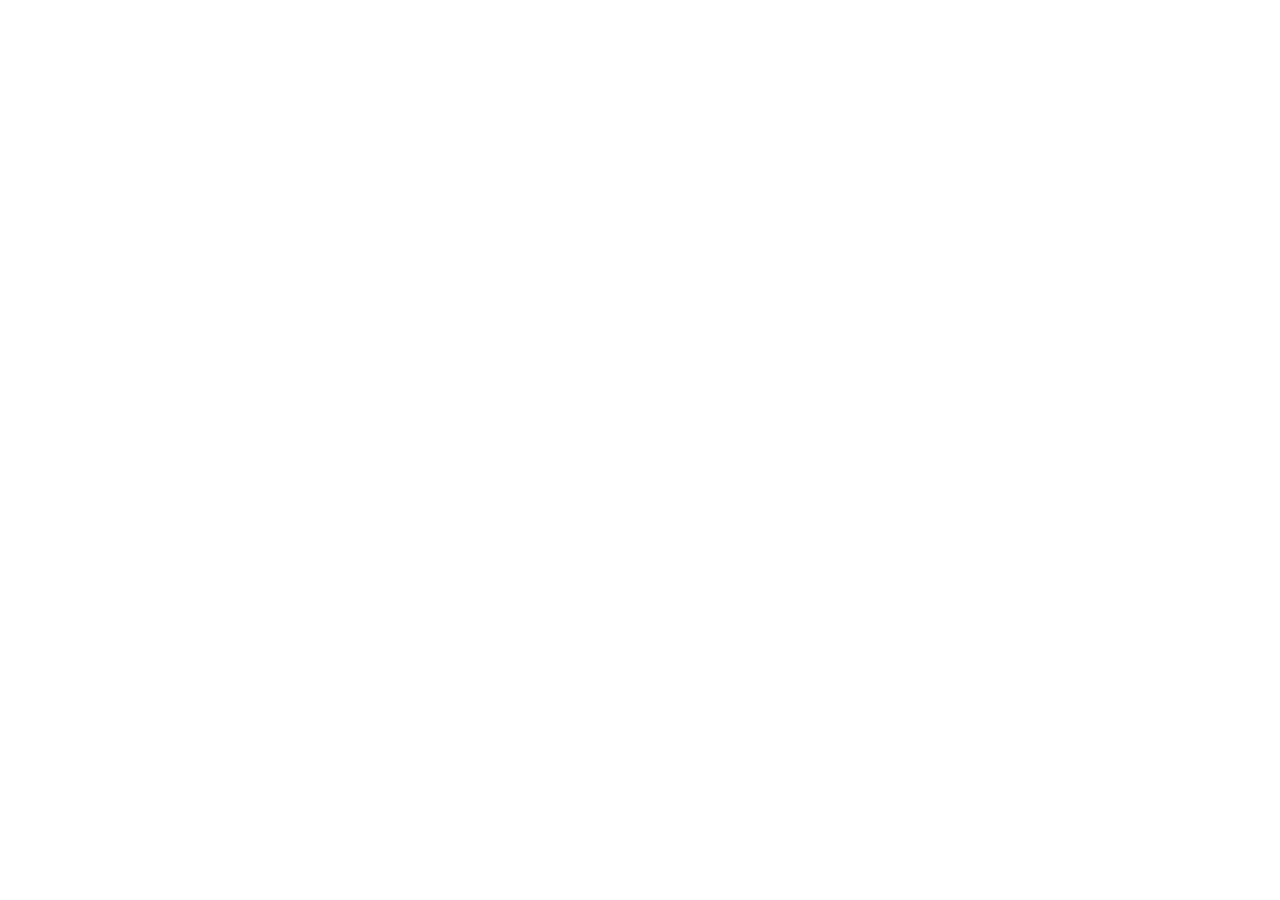
==== index.html @ 14655fde "chore: crear estructura inicial del proyecto" ====
<!DOCTYPE html>
<html lang="en">
<head>
    <meta charset="UTF-8">
    <meta name="viewport" content="width=device-width, initial-scale=1.0">
    <title>Surco - Discos y Café</title>
    <link rel="stylesheet" href="css/base.css">
</head>
<body>
    
</body>
</html>
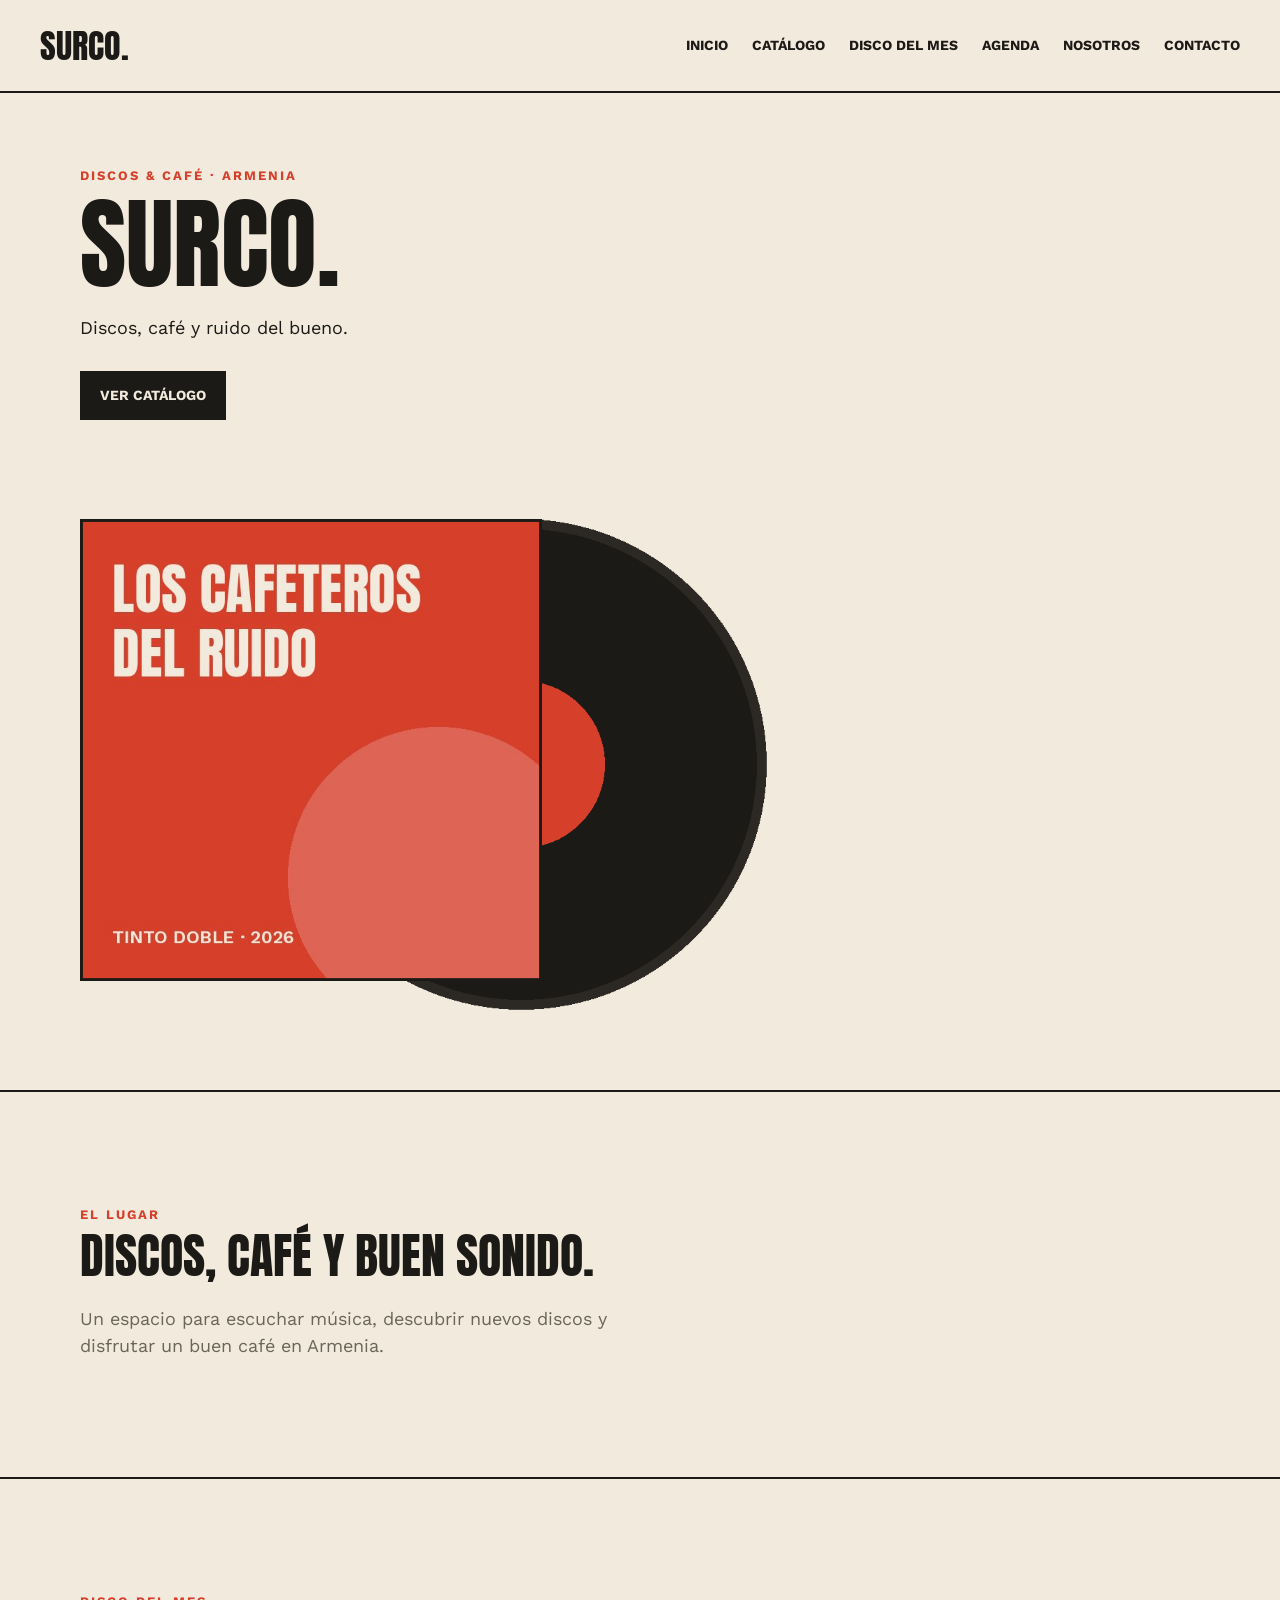
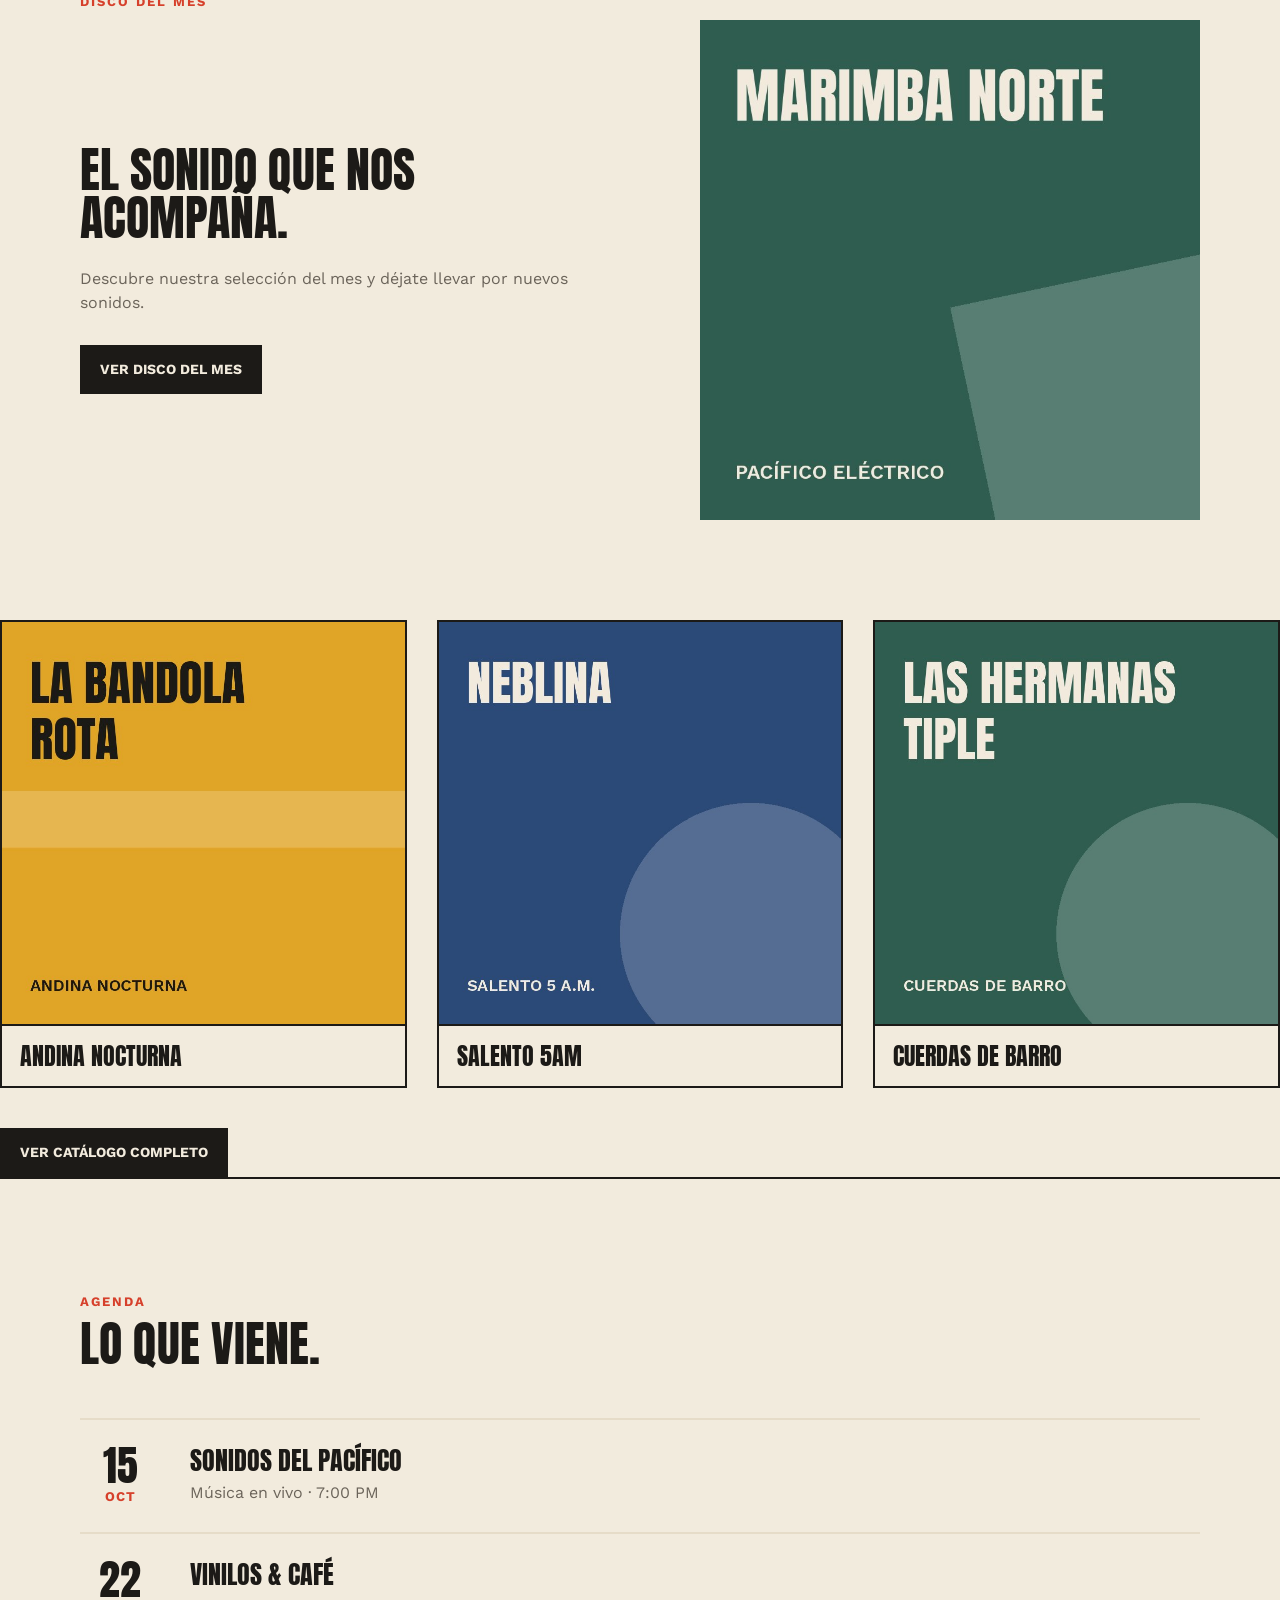
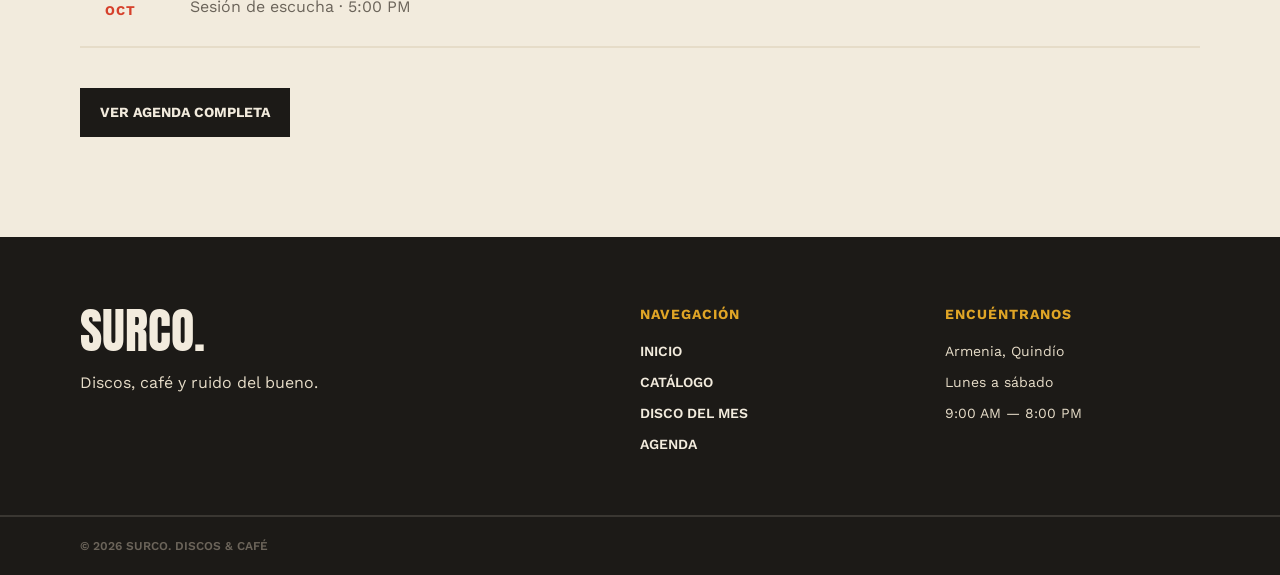
==== commit 45e3b029: ""feat: se agrega la sección de inicio con su respectivo estilo y se agregan imágenes para la sección" ====
--- a/index.html
+++ b/index.html
@@ -5,8 +5,152 @@
     <meta name="viewport" content="width=device-width, initial-scale=1.0">
     <title>Surco - Discos y Café</title>
     <link rel="stylesheet" href="css/base.css">
+    <link rel="stylesheet" href="css/inicio.css">
 </head>
 <body>
-    
+  <header class="site-header">
+    <a href="index.html" class="logo">SURCO.</a>
+
+    <nav class="main-nav">
+        <a href="index.html">INICIO</a>
+        <a href="catalogo.html">CATÁLOGO</a>
+        <a href="disco.html">DISCO DEL MES</a>
+        <a href="agenda.html">AGENDA</a>
+        <a href="nosotros.html">NOSOTROS</a>
+        <a href="contacto.html">CONTACTO</a>
+    </nav>
+</header>
+<section class="hero">
+    <div class="container">
+        <p class="antetitulo">DISCOS & CAFÉ · ARMENIA</p>
+
+        <h1>SURCO.</h1>
+
+        <p class="hero-text">
+            Discos, café y ruido del bueno.
+        </p>
+
+        <a href="catalogo.html" class="btn">VER CATÁLOGO</a>
+        <img src="imagenes/hero.png" alt="Surco Discos y Café" class="hero-image">
+    </div>
+</section>
+<section class="intro">
+    <div class="container">
+        <p class="antetitulo">EL LUGAR</p>
+
+        <h2>DISCOS, CAFÉ Y BUEN SONIDO.</h2>
+
+        <p>
+            Un espacio para escuchar música, descubrir nuevos discos
+            y disfrutar un buen café en Armenia.
+        </p>
+    </div>
+</section>
+<section class="featured">
+    <div class="container">
+        <p class="antetitulo">DISCO DEL MES</p>
+
+        <div class="featured-content">
+            <div>
+                <h2>EL SONIDO QUE NOS ACOMPAÑA.</h2>
+
+                <p>
+                    Descubre nuestra selección del mes y déjate llevar
+                    por nuevos sonidos.
+                </p>
+
+                <a href="disco.html" class="btn">VER DISCO DEL MES</a>
+            </div>
+
+            <img src="imagenes/pacifico-electrico.jpg" alt="Disco del mes">
+        </div>
+    </div>
+</section>
+ <div class="catalog-grid">
+            <article class="album-card">
+                <img src="imagenes/andina-nocturna.jpg" alt="Andina Nocturna">
+                <h3>ANDINA NOCTURNA</h3>
+            </article>
+
+            <article class="album-card">
+                <img src="imagenes/salento-5am.jpg" alt="Salento 5AM">
+                <h3>SALENTO 5AM</h3>
+            </article>
+
+            <article class="album-card">
+                <img src="imagenes/cuerdas-de-barro.jpg" alt="Cuerdas de Barro">
+                <h3>CUERDAS DE BARRO</h3>
+            </article>
+        </div>
+
+        <a href="catalogo.html" class="btn">VER CATÁLOGO COMPLETO</a>
+    </div>
+</section>
+<section class="agenda-preview">
+    <div class="container">
+        <p class="antetitulo">AGENDA</p>
+
+        <h2>LO QUE VIENE.</h2>
+
+        <div class="event-list">
+            <article class="event-item">
+                <div class="event-date">
+                    <span>15</span>
+                    <small>OCT</small>
+                </div>
+
+                <div class="event-info">
+                    <h3>SONIDOS DEL PACÍFICO</h3>
+                    <p>Música en vivo · 7:00 PM</p>
+                </div>
+            </article>
+
+            <article class="event-item">
+                <div class="event-date">
+                    <span>22</span>
+                    <small>OCT</small>
+                </div>
+
+                <div class="event-info">
+                    <h3>VINILOS & CAFÉ</h3>
+                    <p>Sesión de escucha · 5:00 PM</p>
+                </div>
+            </article>
+        </div>
+
+        <a href="agenda.html" class="btn">VER AGENDA COMPLETA</a>
+    </div>
+</section>
+<footer class="site-footer">
+    <div class="container footer-grid">
+
+        <div class="footer-brand">
+            <h2>SURCO.</h2>
+            <p>Discos, café y ruido del bueno.</p>
+        </div>
+
+        <div class="footer-column">
+            <h3>NAVEGACIÓN</h3>
+            <a href="index.html">INICIO</a>
+            <a href="catalogo.html">CATÁLOGO</a>
+            <a href="disco.html">DISCO DEL MES</a>
+            <a href="agenda.html">AGENDA</a>
+        </div>
+
+        <div class="footer-column">
+            <h3>ENCUÉNTRANOS</h3>
+            <p>Armenia, Quindío</p>
+            <p>Lunes a sábado</p>
+            <p>9:00 AM — 8:00 PM</p>
+        </div>
+
+    </div>
+
+    <div class="footer-bottom">
+        <div class="container">
+            <p>© 2026 SURCO. DISCOS & CAFÉ</p>
+        </div>
+    </div>
+</footer>
 </body>
 </html>
--- a/css/base.css
+++ b/css/base.css
@@ -0,0 +1,227 @@
+@import url('https://fonts.googleapis.com/css2?family=Anton&family=Work+Sans:wght@400;600;700&display=swap');
+
+:root {
+    --papel: #f2ebdd;
+    --papel-oscuro: #e6dcc8;
+    --tinta: #1c1a17;
+    --gris: #6b645a;
+    --rojo: #d6402b;
+    --mostaza: #e0a526;
+}
+
+* {
+    box-sizing: border-box;
+}
+
+html {
+    scroll-behavior: smooth;
+}
+
+body {
+    margin: 0;
+    background-color: var(--papel);
+    color: var(--tinta);
+    font-family: 'Work Sans', sans-serif;
+    font-size: 16px;
+    line-height: 1.5;
+}
+
+img {
+    max-width: 100%;
+    display: block;
+}
+
+a {
+    color: inherit;
+    text-decoration: none;
+}
+
+h1,
+h2,
+h3 {
+    margin: 0;
+    font-family: 'Anton', sans-serif;
+    font-weight: 400;
+    text-transform: uppercase;
+    line-height: 1;
+}
+
+button,
+input,
+select,
+textarea {
+    font-family: 'Work Sans', sans-serif;
+}
+
+button {
+    cursor: pointer;
+}
+
+.container {
+    width: 100%;
+    max-width: 1200px;
+    margin: 0 auto;
+    padding: 0 20px;
+}
+
+.site-header {
+    display: flex;
+    align-items: center;
+    justify-content: space-between;
+    padding: 20px 40px;
+    border-bottom: 2px solid var(--tinta);
+}
+
+.logo {
+    font-family: 'Anton', sans-serif;
+    font-size: 34px;
+    text-transform: uppercase;
+}
+
+.main-nav {
+    display: flex;
+    gap: 24px;
+}
+
+.main-nav a {
+    font-size: 14px;
+    font-weight: 700;
+    text-transform: uppercase;
+}
+
+.main-nav a:hover {
+    color: var(--rojo);
+}
+
+.btn {
+    display: inline-block;
+    padding: 12px 18px;
+    border: 2px solid var(--tinta);
+    background-color: var(--tinta);
+    color: var(--papel);
+    font-size: 14px;
+    font-weight: 700;
+    text-transform: uppercase;
+}
+
+.btn:hover {
+    background-color: var(--rojo);
+    border-color: var(--rojo);
+}
+
+.antetitulo {
+    margin-bottom: 8px;
+    color: var(--rojo);
+    font-size: 13px;
+    font-weight: 700;
+    letter-spacing: 2px;
+    text-transform: uppercase;
+}
+
+@media (min-width: 601px) {
+    .container {
+        padding: 0 32px;
+    }
+}
+
+@media (min-width: 901px) {
+    .container {
+        padding: 0 40px;
+    }
+}
+
+@media (max-width: 600px) {
+    .site-header {
+        flex-direction: column;
+        align-items: flex-start;
+        gap: 15px;
+        padding: 20px;
+    }
+
+    .main-nav {
+        flex-wrap: wrap;
+        gap: 12px 18px;
+    }
+}
+
+.site-footer {
+    margin-top: 0;
+    padding-top: 70px;
+    background-color: var(--tinta);
+    color: var(--papel);
+}
+
+.footer-grid {
+    display: grid;
+    grid-template-columns: 2fr 1fr 1fr;
+    gap: 50px;
+    padding-bottom: 60px;
+}
+
+.footer-brand h2 {
+    margin-bottom: 15px;
+    font-size: 48px;
+}
+
+.footer-brand p {
+    max-width: 300px;
+    color: var(--papel-oscuro);
+}
+
+.footer-column {
+    display: flex;
+    flex-direction: column;
+    gap: 10px;
+}
+
+.footer-column h3 {
+    margin-bottom: 10px;
+    color: var(--mostaza);
+    font-family: 'Work Sans', sans-serif;
+    font-size: 14px;
+    font-weight: 700;
+    letter-spacing: 1px;
+}
+
+.footer-column a {
+    font-size: 14px;
+    font-weight: 600;
+}
+
+.footer-column a:hover {
+    color: var(--rojo);
+}
+
+.footer-column p {
+    margin: 0;
+    color: var(--papel-oscuro);
+    font-size: 14px;
+}
+
+.footer-bottom {
+    padding: 20px 0;
+    border-top: 2px solid #3a3732;
+}
+
+.footer-bottom p {
+    margin: 0;
+    color: var(--gris);
+    font-size: 12px;
+    font-weight: 600;
+}
+
+@media (max-width: 600px) {
+    .site-footer {
+        padding-top: 50px;
+    }
+
+    .footer-grid {
+        grid-template-columns: 1fr;
+        gap: 35px;
+        padding-bottom: 45px;
+    }
+
+    .footer-brand h2 {
+        font-size: 40px;
+    }
+}
--- a/css/inicio.css
+++ b/css/inicio.css
@@ -0,0 +1,249 @@
+.hero {
+    min-height: calc(100vh - 85px);
+    display: flex;
+    align-items: center;
+    padding: 60px 0;
+}
+
+.hero h1 {
+    font-size: 100px;
+    margin-bottom: 20px;
+}
+
+.hero-text {
+    max-width: 500px;
+    margin: 0 0 30px;
+    font-size: 18px;
+}
+
+@media (max-width: 600px) {
+    .hero {
+        min-height: calc(100vh - 180px);
+        padding: 40px 0;
+    }
+
+    .hero h1 {
+        font-size: 54px;
+    }
+
+    .hero-text {
+        font-size: 16px;
+    }
+}
+
+.hero-image {
+    width: 100%;
+    max-width: 700px;
+    margin-top: 50px;
+}
+
+.intro {
+    padding: 100px 0;
+    border-top: 2px solid var(--tinta);
+}
+
+.intro h2 {
+    max-width: 800px;
+    font-size: 48px;
+    margin-bottom: 25px;
+}
+
+.intro p:not(.antetitulo) {
+    max-width: 600px;
+    color: var(--gris);
+    font-size: 18px;
+}
+
+@media (max-width: 600px) {
+    .intro {
+        padding: 70px 0;
+    }
+
+    .intro h2 {
+        font-size: 38px;
+    }
+
+    .intro p:not(.antetitulo) {
+        font-size: 16px;
+    }
+}
+
+.featured {
+    padding: 100px 0;
+    border-top: 2px solid var(--tinta);
+}
+
+.featured-content {
+    display: grid;
+    grid-template-columns: 1fr 1fr;
+    gap: 60px;
+    align-items: center;
+}
+
+.featured-content h2 {
+    font-size: 48px;
+    margin-bottom: 25px;
+}
+
+.featured-content p:not(.antetitulo) {
+    max-width: 500px;
+    margin-bottom: 30px;
+    color: var(--gris);
+}
+
+.featured-content img {
+    width: 100%;
+    max-width: 500px;
+    justify-self: end;
+}
+
+@media (max-width: 600px) {
+    .featured {
+        padding: 70px 0;
+    }
+
+    .featured-content {
+        grid-template-columns: 1fr;
+        gap: 40px;
+    }
+
+    .featured-content h2 {
+        font-size: 38px;
+    }
+
+    .featured-content img {
+        max-width: 100%;
+    }
+}
+
+.catalog-preview {
+    padding: 100px 0;
+    border-top: 2px solid var(--tinta);
+}
+
+.catalog-preview h2 {
+    font-size: 48px;
+    margin-bottom: 50px;
+}
+
+.catalog-grid {
+    display: grid;
+    grid-template-columns: repeat(3, 1fr);
+    gap: 30px;
+    margin-bottom: 40px;
+}
+
+.album-card {
+    border: 2px solid var(--tinta);
+    background-color: var(--papel);
+}
+
+.album-card img {
+    width: 100%;
+    aspect-ratio: 1 / 1;
+    object-fit: cover;
+}
+
+.album-card h3 {
+    padding: 18px;
+    font-size: 24px;
+    border-top: 2px solid var(--tinta);
+}
+
+@media (max-width: 600px) {
+    .catalog-preview {
+        padding: 70px 0;
+    }
+
+    .catalog-preview h2 {
+        font-size: 38px;
+        margin-bottom: 35px;
+    }
+
+    .catalog-grid {
+        grid-template-columns: 1fr;
+        gap: 25px;
+    }
+}
+
+.agenda-preview {
+    padding: 100px 0;
+    border-top: 2px solid var(--tinta);
+}
+
+.agenda-preview h2 {
+    font-size: 48px;
+    margin-bottom: 50px;
+}
+
+.event-list {
+    margin-bottom: 40px;
+}
+
+.event-item {
+    display: flex;
+    align-items: center;
+    gap: 30px;
+    padding: 25px 0;
+    border-top: 2px solid var(--papel-oscuro);
+}
+
+.event-item:last-child {
+    border-bottom: 2px solid var(--papel-oscuro);
+}
+
+.event-date {
+    display: flex;
+    flex-direction: column;
+    align-items: center;
+    min-width: 80px;
+}
+
+.event-date span {
+    font-family: 'Anton', sans-serif;
+    font-size: 42px;
+    line-height: 1;
+}
+
+.event-date small {
+    color: var(--rojo);
+    font-weight: 700;
+    letter-spacing: 1px;
+}
+
+.event-info h3 {
+    font-size: 26px;
+    margin-bottom: 8px;
+}
+
+.event-info p {
+    margin: 0;
+    color: var(--gris);
+}
+
+@media (max-width: 600px) {
+    .agenda-preview {
+        padding: 70px 0;
+    }
+
+    .agenda-preview h2 {
+        font-size: 38px;
+        margin-bottom: 35px;
+    }
+
+    .event-item {
+        gap: 20px;
+    }
+
+    .event-date {
+        min-width: 60px;
+    }
+
+    .event-date span {
+        font-size: 34px;
+    }
+
+    .event-info h3 {
+        font-size: 21px;
+    }
+}
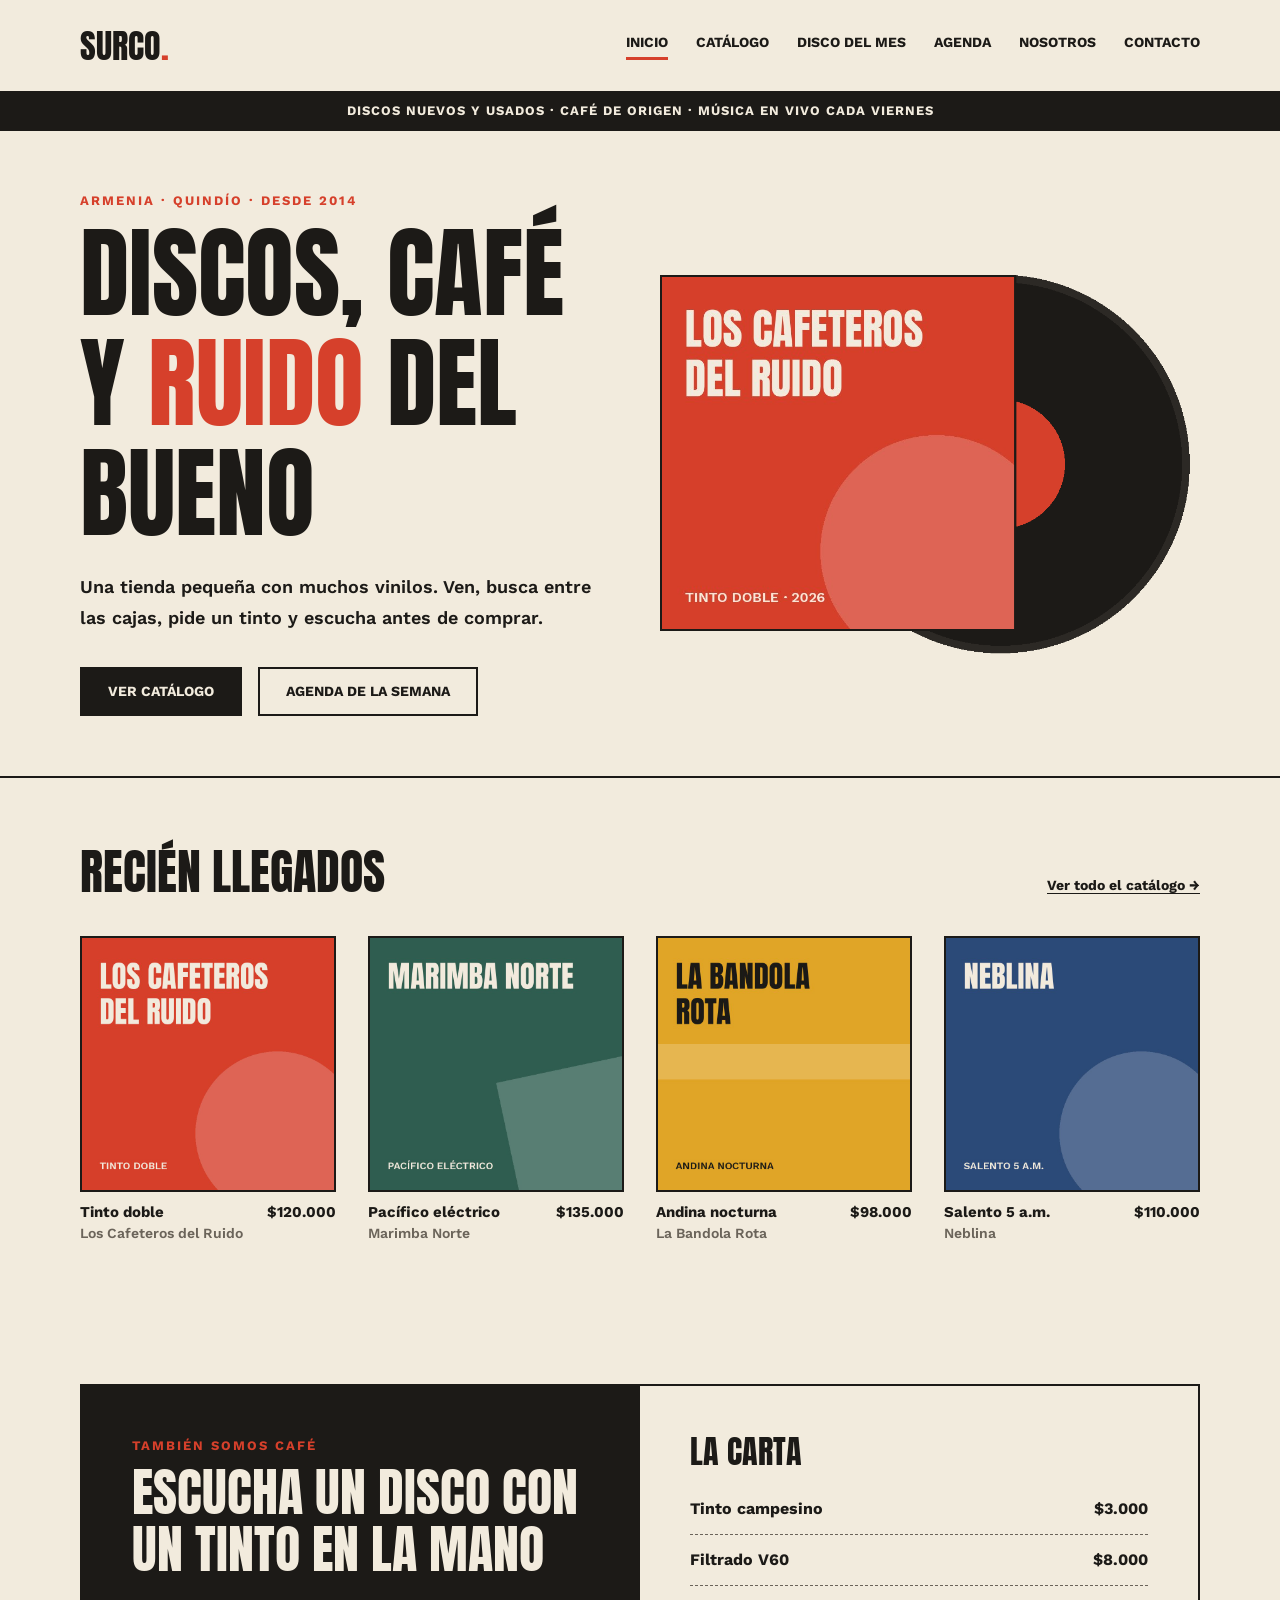
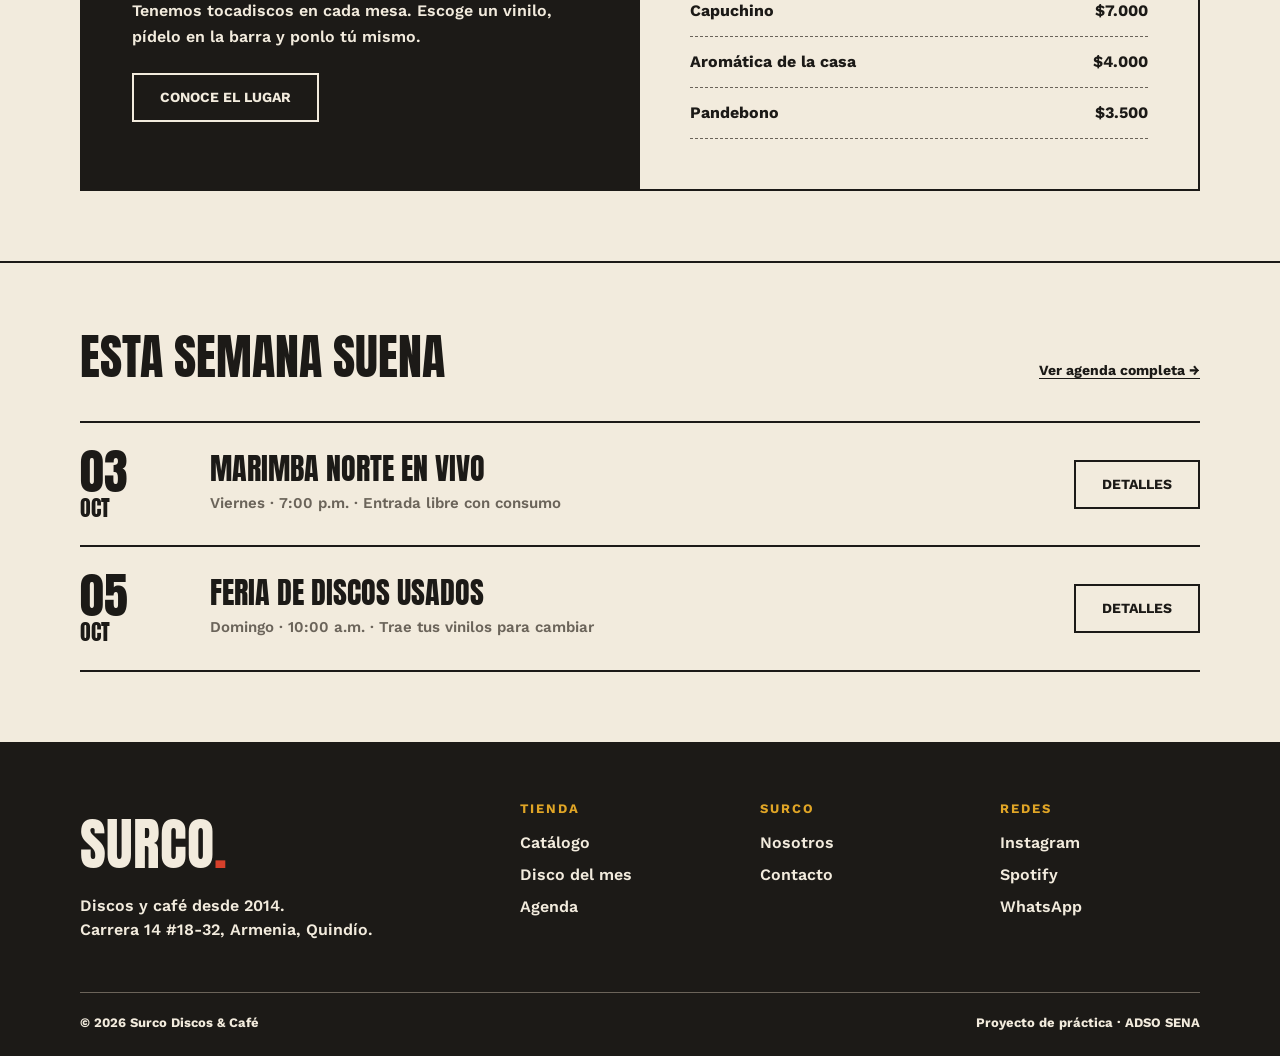
==== commit d9f6a2fa: ""fix: se arreglan errores en el css y el index.html y se agrega una imagen de tinto doble"" ====
--- a/index.html
+++ b/index.html
@@ -1,5 +1,5 @@
 <!DOCTYPE html>
-<html lang="en">
+<html lang="es">
 <head>
     <meta charset="UTF-8">
     <meta name="viewport" content="width=device-width, initial-scale=1.0">
@@ -8,149 +8,210 @@
     <link rel="stylesheet" href="css/inicio.css">
 </head>
 <body>
-  <header class="site-header">
-    <a href="index.html" class="logo">SURCO.</a>
-
-    <nav class="main-nav">
-        <a href="index.html">INICIO</a>
-        <a href="catalogo.html">CATÁLOGO</a>
-        <a href="disco.html">DISCO DEL MES</a>
-        <a href="agenda.html">AGENDA</a>
-        <a href="nosotros.html">NOSOTROS</a>
-        <a href="contacto.html">CONTACTO</a>
-    </nav>
+
+<!-- Encabezado -->
+<header class="site-header">
+    <div class="container header-inner">
+        <a href="index.html" class="logo">Surco<span>.</span></a>
+
+        <nav class="main-nav">
+            <a href="index.html" class="active">Inicio</a>
+            <a href="catalogo.html">Catálogo</a>
+            <a href="disco.html">Disco del mes</a>
+            <a href="agenda.html">Agenda</a>
+            <a href="nosotros.html">Nosotros</a>
+            <a href="contacto.html">Contacto</a>
+        </nav>
+    </div>
 </header>
-<section class="hero">
+
+<!-- Cinta (sin <p> dentro, para que no herede márgenes) -->
+<div class="cinta">Discos nuevos y usados · Café de origen · Música en vivo cada viernes</div>
+
+<main>
+
+    <!-- Hero -->
+    <section class="hero">
+        <div class="container hero-grid">
+            <div class="hero-content">
+                <p class="antetitulo">Armenia · Quindío · Desde 2014</p>
+
+                <h1>Discos, café y <span class="rojo">ruido</span> del bueno</h1>
+
+                <p class="hero-text">
+                    Una tienda pequeña con muchos vinilos. Ven, busca entre las cajas,
+                    pide un tinto y escucha antes de comprar.
+                </p>
+
+                <div class="hero-buttons">
+                    <a href="catalogo.html" class="btn">Ver catálogo</a>
+                    <a href="agenda.html" class="btn btn-outline">Agenda de la semana</a>
+                </div>
+            </div>
+
+            <img src="imagenes/hero.png" alt="Portada roja del disco Tinto doble, de Los Cafeteros del Ruido, con el vinilo asomando por detrás" class="hero-image">
+        </div>
+    </section>
+
+    <!-- Recién llegados -->
+    <section class="catalog-preview">
+        <div class="container">
+            <div class="section-head">
+                <h2>Recién llegados</h2>
+                <a href="catalogo.html" class="link-more">Ver todo el catálogo →</a>
+            </div>
+
+            <div class="catalog-grid">
+                <article class="album-card">
+                    <a href="catalogo.html">
+                        <img src="imagenes/tinto-doble.jpg" alt="Portada de Tinto doble, de Los Cafeteros del Ruido">
+                    </a>
+                    <div class="album-info">
+                        <h3>Tinto doble</h3>
+                        <p class="album-price">$120.000</p>
+                        <p class="album-artist">Los Cafeteros del Ruido</p>
+                    </div>
+                </article>
+
+                <article class="album-card">
+                    <a href="catalogo.html">
+                        <img src="imagenes/pacifico-electrico.jpg" alt="Portada de Pacífico eléctrico, de Marimba Norte">
+                    </a>
+                    <div class="album-info">
+                        <h3>Pacífico eléctrico</h3>
+                        <p class="album-price">$135.000</p>
+                        <p class="album-artist">Marimba Norte</p>
+                    </div>
+                </article>
+
+                <article class="album-card">
+                    <a href="catalogo.html">
+                        <img src="imagenes/andina-nocturna.jpg" alt="Portada de Andina nocturna, de La Bandola Rota">
+                    </a>
+                    <div class="album-info">
+                        <h3>Andina nocturna</h3>
+                        <p class="album-price">$98.000</p>
+                        <p class="album-artist">La Bandola Rota</p>
+                    </div>
+                </article>
+
+                <article class="album-card">
+                    <a href="catalogo.html">
+                        <img src="imagenes/salento-5am.jpg" alt="Portada de Salento 5 a.m., de Neblina">
+                    </a>
+                    <div class="album-info">
+                        <h3>Salento 5 a.m.</h3>
+                        <p class="album-price">$110.000</p>
+                        <p class="album-artist">Neblina</p>
+                    </div>
+                </article>
+            </div>
+        </div>
+    </section>
+
+    <!-- Café -->
+    <section class="cafe">
+        <div class="container">
+            <div class="cafe-box">
+                <div class="cafe-text">
+                    <p class="antetitulo">También somos café</p>
+                    <h2>Escucha un disco con un tinto en la mano</h2>
+                    <p>Tenemos tocadiscos en cada mesa. Escoge un vinilo, pídelo en la barra y ponlo tú mismo.</p>
+                    <a href="nosotros.html" class="btn btn-light">Conoce el lugar</a>
+                </div>
+
+                <div class="cafe-menu">
+                    <h3>La carta</h3>
+                    <ul>
+                        <li><span>Tinto campesino</span><span>$3.000</span></li>
+                        <li><span>Filtrado V60</span><span>$8.000</span></li>
+                        <li><span>Capuchino</span><span>$7.000</span></li>
+                        <li><span>Aromática de la casa</span><span>$4.000</span></li>
+                        <li><span>Pandebono</span><span>$3.500</span></li>
+                    </ul>
+                </div>
+            </div>
+        </div>
+    </section>
+
+    <!-- Agenda -->
+    <section class="agenda-preview">
+        <div class="container">
+            <div class="section-head">
+                <h2>Esta semana suena</h2>
+                <a href="agenda.html" class="link-more">Ver agenda completa →</a>
+            </div>
+
+            <div class="event-list">
+                <article class="event-item">
+                    <div class="event-date">
+                        <span>03</span>
+                        <small>Oct</small>
+                    </div>
+
+                    <div class="event-info">
+                        <h3>Marimba Norte en vivo</h3>
+                        <p>Viernes · 7:00 p.m. · Entrada libre con consumo</p>
+                    </div>
+
+                    <a href="agenda.html" class="btn btn-outline">Detalles</a>
+                </article>
+
+                <article class="event-item">
+                    <div class="event-date">
+                        <span>05</span>
+                        <small>Oct</small>
+                    </div>
+
+                    <div class="event-info">
+                        <h3>Feria de discos usados</h3>
+                        <p>Domingo · 10:00 a.m. · Trae tus vinilos para cambiar</p>
+                    </div>
+
+                    <a href="agenda.html" class="btn btn-outline">Detalles</a>
+                </article>
+            </div>
+        </div>
+    </section>
+
+</main>
+
+<!-- Pie de página -->
+<footer class="site-footer">
     <div class="container">
-        <p class="antetitulo">DISCOS & CAFÉ · ARMENIA</p>
-
-        <h1>SURCO.</h1>
-
-        <p class="hero-text">
-            Discos, café y ruido del bueno.
-        </p>
-
-        <a href="catalogo.html" class="btn">VER CATÁLOGO</a>
-        <img src="imagenes/hero.png" alt="Surco Discos y Café" class="hero-image">
-    </div>
-</section>
-<section class="intro">
-    <div class="container">
-        <p class="antetitulo">EL LUGAR</p>
-
-        <h2>DISCOS, CAFÉ Y BUEN SONIDO.</h2>
-
-        <p>
-            Un espacio para escuchar música, descubrir nuevos discos
-            y disfrutar un buen café en Armenia.
-        </p>
-    </div>
-</section>
-<section class="featured">
-    <div class="container">
-        <p class="antetitulo">DISCO DEL MES</p>
-
-        <div class="featured-content">
-            <div>
-                <h2>EL SONIDO QUE NOS ACOMPAÑA.</h2>
-
-                <p>
-                    Descubre nuestra selección del mes y déjate llevar
-                    por nuevos sonidos.
-                </p>
-
-                <a href="disco.html" class="btn">VER DISCO DEL MES</a>
-            </div>
-
-            <img src="imagenes/pacifico-electrico.jpg" alt="Disco del mes">
-        </div>
-    </div>
-</section>
- <div class="catalog-grid">
-            <article class="album-card">
-                <img src="imagenes/andina-nocturna.jpg" alt="Andina Nocturna">
-                <h3>ANDINA NOCTURNA</h3>
-            </article>
-
-            <article class="album-card">
-                <img src="imagenes/salento-5am.jpg" alt="Salento 5AM">
-                <h3>SALENTO 5AM</h3>
-            </article>
-
-            <article class="album-card">
-                <img src="imagenes/cuerdas-de-barro.jpg" alt="Cuerdas de Barro">
-                <h3>CUERDAS DE BARRO</h3>
-            </article>
-        </div>
-
-        <a href="catalogo.html" class="btn">VER CATÁLOGO COMPLETO</a>
-    </div>
-</section>
-<section class="agenda-preview">
-    <div class="container">
-        <p class="antetitulo">AGENDA</p>
-
-        <h2>LO QUE VIENE.</h2>
-
-        <div class="event-list">
-            <article class="event-item">
-                <div class="event-date">
-                    <span>15</span>
-                    <small>OCT</small>
-                </div>
-
-                <div class="event-info">
-                    <h3>SONIDOS DEL PACÍFICO</h3>
-                    <p>Música en vivo · 7:00 PM</p>
-                </div>
-            </article>
-
-            <article class="event-item">
-                <div class="event-date">
-                    <span>22</span>
-                    <small>OCT</small>
-                </div>
-
-                <div class="event-info">
-                    <h3>VINILOS & CAFÉ</h3>
-                    <p>Sesión de escucha · 5:00 PM</p>
-                </div>
-            </article>
-        </div>
-
-        <a href="agenda.html" class="btn">VER AGENDA COMPLETA</a>
-    </div>
-</section>
-<footer class="site-footer">
-    <div class="container footer-grid">
-
-        <div class="footer-brand">
-            <h2>SURCO.</h2>
-            <p>Discos, café y ruido del bueno.</p>
-        </div>
-
-        <div class="footer-column">
-            <h3>NAVEGACIÓN</h3>
-            <a href="index.html">INICIO</a>
-            <a href="catalogo.html">CATÁLOGO</a>
-            <a href="disco.html">DISCO DEL MES</a>
-            <a href="agenda.html">AGENDA</a>
-        </div>
-
-        <div class="footer-column">
-            <h3>ENCUÉNTRANOS</h3>
-            <p>Armenia, Quindío</p>
-            <p>Lunes a sábado</p>
-            <p>9:00 AM — 8:00 PM</p>
-        </div>
-
-    </div>
-
-    <div class="footer-bottom">
-        <div class="container">
-            <p>© 2026 SURCO. DISCOS & CAFÉ</p>
+        <div class="footer-grid">
+            <div class="footer-brand">
+                <a href="index.html" class="logo">Surco<span>.</span></a>
+                <p>Discos y café desde 2014.<br>Carrera 14 #18-32, Armenia, Quindío.</p>
+            </div>
+
+            <div class="footer-column">
+                <h3>Tienda</h3>
+                <a href="catalogo.html">Catálogo</a>
+                <a href="disco.html">Disco del mes</a>
+                <a href="agenda.html">Agenda</a>
+            </div>
+
+            <div class="footer-column">
+                <h3>Surco</h3>
+                <a href="nosotros.html">Nosotros</a>
+                <a href="contacto.html">Contacto</a>
+            </div>
+
+            <div class="footer-column">
+                <h3>Redes</h3>
+                <a href="#">Instagram</a>
+                <a href="#">Spotify</a>
+                <a href="#">WhatsApp</a>
+            </div>
+        </div>
+
+        <div class="footer-bottom">
+            <p>© 2026 Surco Discos & Café</p>
+            <p>Proyecto de práctica · ADSO SENA</p>
         </div>
     </div>
 </footer>
+
 </body>
 </html>
--- a/css/base.css
+++ b/css/base.css
@@ -36,6 +36,10 @@
     text-decoration: none;
 }
 
+p {
+    margin: 0;
+}
+
 h1,
 h2,
 h3 {
@@ -46,6 +50,14 @@
     line-height: 1;
 }
 
+h1 {
+    font-size: 90px;
+}
+
+h2 {
+    font-size: 48px;
+}
+
 button,
 input,
 select,
@@ -57,33 +69,49 @@
     cursor: pointer;
 }
 
+:focus-visible {
+    outline: 3px solid var(--rojo);
+    outline-offset: 3px;
+}
+
 .container {
     width: 100%;
     max-width: 1200px;
     margin: 0 auto;
-    padding: 0 20px;
+    padding: 0 40px;
+}
+
+.logo {
+    display: inline-block;
+    font-family: 'Anton', sans-serif;
+    font-size: 34px;
+    text-transform: uppercase;
+}
+
+.logo span {
+    color: var(--rojo);
 }
 
 .site-header {
+    padding: 20px 0;
+}
+
+.header-inner {
     display: flex;
     align-items: center;
     justify-content: space-between;
-    padding: 20px 40px;
-    border-bottom: 2px solid var(--tinta);
-}
-
-.logo {
-    font-family: 'Anton', sans-serif;
-    font-size: 34px;
-    text-transform: uppercase;
+    gap: 15px 32px;
 }
 
 .main-nav {
     display: flex;
-    gap: 24px;
+    flex-wrap: wrap;
+    gap: 12px 28px;
 }
 
 .main-nav a {
+    padding-bottom: 4px;
+    border-bottom: 3px solid transparent;
     font-size: 14px;
     font-weight: 700;
     text-transform: uppercase;
@@ -91,16 +119,32 @@
 
 .main-nav a:hover {
     color: var(--rojo);
+}
+
+.main-nav a.active {
+    border-bottom-color: var(--rojo);
+}
+
+.cinta {
+    padding: 10px 20px;
+    background-color: var(--tinta);
+    color: var(--papel);
+    font-size: 13px;
+    font-weight: 700;
+    letter-spacing: 1px;
+    text-align: center;
+    text-transform: uppercase;
 }
 
 .btn {
     display: inline-block;
-    padding: 12px 18px;
+    padding: 12px 26px;
     border: 2px solid var(--tinta);
     background-color: var(--tinta);
     color: var(--papel);
     font-size: 14px;
     font-weight: 700;
+    text-align: center;
     text-transform: uppercase;
 }
 
@@ -109,6 +153,29 @@
     border-color: var(--rojo);
 }
 
+.btn-outline {
+    background-color: transparent;
+    color: var(--tinta);
+}
+
+.btn-outline:hover {
+    background-color: transparent;
+    border-color: var(--rojo);
+    color: var(--rojo);
+}
+
+.btn-light {
+    background-color: transparent;
+    border-color: var(--papel);
+    color: var(--papel);
+}
+
+.btn-light:hover {
+    background-color: transparent;
+    border-color: var(--rojo);
+    color: var(--rojo);
+}
+
 .antetitulo {
     margin-bottom: 8px;
     color: var(--rojo);
@@ -118,110 +185,110 @@
     text-transform: uppercase;
 }
 
-@media (min-width: 601px) {
+.site-footer {
+    padding-top: 60px;
+    background-color: var(--tinta);
+    color: var(--papel);
+}
+
+.footer-grid {
+    display: grid;
+    grid-template-columns: 2fr 1fr 1fr 1fr;
+    gap: 40px;
+    padding-bottom: 50px;
+}
+
+.footer-brand .logo {
+    display: block;
+    width: fit-content;
+    margin-bottom: 8px;
+    font-size: 56px;
+}
+
+.footer-brand p {
+    font-weight: 600;
+}
+
+.footer-column {
+    display: flex;
+    flex-direction: column;
+    gap: 8px;
+}
+
+.footer-column h3 {
+    margin-bottom: 8px;
+    color: var(--mostaza);
+    font-family: 'Work Sans', sans-serif;
+    font-size: 13px;
+    font-weight: 700;
+    letter-spacing: 2px;
+}
+
+.footer-column a {
+    font-weight: 600;
+}
+
+.footer-column a:hover {
+    color: var(--rojo);
+}
+
+.footer-bottom {
+    display: flex;
+    justify-content: space-between;
+    flex-wrap: wrap;
+    gap: 12px 24px;
+    padding: 20px 0 24px;
+    border-top: 1px solid var(--gris);
+}
+
+.footer-bottom p {
+    font-size: 13px;
+    font-weight: 700;
+}
+
+@media (max-width: 900px) {
     .container {
         padding: 0 32px;
     }
-}
-
-@media (min-width: 901px) {
+
+    .footer-grid {
+        grid-template-columns: 1fr 1fr 1fr;
+    }
+
+    .footer-brand {
+        grid-column: 1 / -1;
+    }
+}
+
+@media (max-width: 600px) {
     .container {
-        padding: 0 40px;
-    }
-}
-
-@media (max-width: 600px) {
-    .site-header {
+        padding: 0 20px;
+    }
+
+    h1 {
+        font-size: 60px;
+    }
+
+    h2 {
+        font-size: 38px;
+    }
+
+    .header-inner {
         flex-direction: column;
-        align-items: flex-start;
-        gap: 15px;
-        padding: 20px;
     }
 
     .main-nav {
-        flex-wrap: wrap;
+        justify-content: center;
         gap: 12px 18px;
-    }
-}
-
-.site-footer {
-    margin-top: 0;
-    padding-top: 70px;
-    background-color: var(--tinta);
-    color: var(--papel);
-}
-
-.footer-grid {
-    display: grid;
-    grid-template-columns: 2fr 1fr 1fr;
-    gap: 50px;
-    padding-bottom: 60px;
-}
-
-.footer-brand h2 {
-    margin-bottom: 15px;
-    font-size: 48px;
-}
-
-.footer-brand p {
-    max-width: 300px;
-    color: var(--papel-oscuro);
-}
-
-.footer-column {
-    display: flex;
-    flex-direction: column;
-    gap: 10px;
-}
-
-.footer-column h3 {
-    margin-bottom: 10px;
-    color: var(--mostaza);
-    font-family: 'Work Sans', sans-serif;
-    font-size: 14px;
-    font-weight: 700;
-    letter-spacing: 1px;
-}
-
-.footer-column a {
-    font-size: 14px;
-    font-weight: 600;
-}
-
-.footer-column a:hover {
-    color: var(--rojo);
-}
-
-.footer-column p {
-    margin: 0;
-    color: var(--papel-oscuro);
-    font-size: 14px;
-}
-
-.footer-bottom {
-    padding: 20px 0;
-    border-top: 2px solid #3a3732;
-}
-
-.footer-bottom p {
-    margin: 0;
-    color: var(--gris);
-    font-size: 12px;
-    font-weight: 600;
-}
-
-@media (max-width: 600px) {
-    .site-footer {
-        padding-top: 50px;
     }
 
     .footer-grid {
         grid-template-columns: 1fr;
-        gap: 35px;
-        padding-bottom: 45px;
-    }
-
-    .footer-brand h2 {
-        font-size: 40px;
+        gap: 45px;
+        padding-bottom: 56px;
+    }
+
+    .footer-bottom {
+        flex-direction: column;
     }
 }
--- a/css/inicio.css
+++ b/css/inicio.css
@@ -1,249 +1,279 @@
+
+.rojo {
+    color: var(--rojo);
+}
+
+.section-head {
+    display: flex;
+    align-items: flex-end;
+    justify-content: space-between;
+    gap: 14px 24px;
+    margin-bottom: 40px;
+}
+
+.link-more {
+    font-size: 14px;
+    font-weight: 700;
+    text-decoration: underline;
+    text-underline-offset: 3px;
+    white-space: nowrap;
+}
+
+.link-more:hover {
+    color: var(--rojo);
+}
+
 .hero {
-    min-height: calc(100vh - 85px);
-    display: flex;
+    padding: 60px 0;
+    border-bottom: 2px solid var(--tinta);
+}
+
+.hero-grid {
+    display: grid;
+    grid-template-columns: 1fr 1fr;
     align-items: center;
-    padding: 60px 0;
+    gap: 40px;
 }
 
 .hero h1 {
+    margin-bottom: 24px;
     font-size: 100px;
-    margin-bottom: 20px;
+    line-height: 1.1;
 }
 
 .hero-text {
-    max-width: 500px;
-    margin: 0 0 30px;
+    max-width: 540px;
+    margin-bottom: 34px;
     font-size: 18px;
-}
-
-@media (max-width: 600px) {
-    .hero {
-        min-height: calc(100vh - 180px);
-        padding: 40px 0;
-    }
-
-    .hero h1 {
-        font-size: 54px;
-    }
-
-    .hero-text {
-        font-size: 16px;
-    }
+    font-weight: 600;
+    line-height: 1.7;
+}
+
+.hero-buttons {
+    display: flex;
+    flex-wrap: wrap;
+    gap: 16px;
 }
 
 .hero-image {
     width: 100%;
-    max-width: 700px;
-    margin-top: 50px;
-}
-
-.intro {
-    padding: 100px 0;
-    border-top: 2px solid var(--tinta);
-}
-
-.intro h2 {
-    max-width: 800px;
-    font-size: 48px;
-    margin-bottom: 25px;
-}
-
-.intro p:not(.antetitulo) {
-    max-width: 600px;
-    color: var(--gris);
-    font-size: 18px;
-}
-
-@media (max-width: 600px) {
-    .intro {
-        padding: 70px 0;
-    }
-
-    .intro h2 {
-        font-size: 38px;
-    }
-
-    .intro p:not(.antetitulo) {
-        font-size: 16px;
-    }
-}
-
-.featured {
-    padding: 100px 0;
-    border-top: 2px solid var(--tinta);
-}
-
-.featured-content {
-    display: grid;
-    grid-template-columns: 1fr 1fr;
-    gap: 60px;
-    align-items: center;
-}
-
-.featured-content h2 {
-    font-size: 48px;
-    margin-bottom: 25px;
-}
-
-.featured-content p:not(.antetitulo) {
-    max-width: 500px;
-    margin-bottom: 30px;
-    color: var(--gris);
-}
-
-.featured-content img {
-    width: 100%;
-    max-width: 500px;
-    justify-self: end;
-}
-
-@media (max-width: 600px) {
-    .featured {
-        padding: 70px 0;
-    }
-
-    .featured-content {
-        grid-template-columns: 1fr;
-        gap: 40px;
-    }
-
-    .featured-content h2 {
-        font-size: 38px;
-    }
-
-    .featured-content img {
-        max-width: 100%;
-    }
 }
 
 .catalog-preview {
-    padding: 100px 0;
-    border-top: 2px solid var(--tinta);
-}
-
-.catalog-preview h2 {
-    font-size: 48px;
-    margin-bottom: 50px;
+    padding: 70px 0;
 }
 
 .catalog-grid {
     display: grid;
-    grid-template-columns: repeat(3, 1fr);
-    gap: 30px;
-    margin-bottom: 40px;
-}
-
-.album-card {
-    border: 2px solid var(--tinta);
-    background-color: var(--papel);
+    grid-template-columns: repeat(4, 1fr);
+    gap: 32px;
 }
 
 .album-card img {
     width: 100%;
     aspect-ratio: 1 / 1;
     object-fit: cover;
-}
-
-.album-card h3 {
-    padding: 18px;
-    font-size: 24px;
+    border: 2px solid var(--tinta);
+}
+
+.album-card a:hover img {
+    border-color: var(--rojo);
+}
+
+.album-info {
+    display: grid;
+    grid-template-columns: 1fr auto;
+    align-items: baseline;
+    column-gap: 12px;
+    margin-top: 10px;
+}
+
+.album-info h3 {
+    font-family: 'Work Sans', sans-serif;
+    font-size: 15px;
+    font-weight: 700;
+    line-height: 1.4;
+    text-transform: none;
+}
+
+.album-price {
+    font-size: 15px;
+    font-weight: 700;
+    line-height: 1.4;
+}
+
+.album-artist {
+    grid-column: 1 / -1;
+    color: var(--gris);
+    font-size: 14px;
+    font-weight: 600;
+}
+
+.cafe {
+    padding: 70px 0;
+}
+
+.cafe-box {
+    display: grid;
+    grid-template-columns: 1fr 1fr;
+    border: 2px solid var(--tinta);
+}
+
+.cafe-text {
+    padding: 50px;
+    background-color: var(--tinta);
+    color: var(--papel);
+}
+
+.cafe-text h2 {
+    max-width: 460px;
+    margin-bottom: 20px;
+    font-size: 52px;
+    line-height: 1.1;
+}
+
+.cafe-text p:not(.antetitulo) {
+    max-width: 460px;
+    margin-bottom: 24px;
+    font-weight: 600;
+    line-height: 1.6;
+}
+
+.cafe-menu {
+    padding: 50px;
+    background-color: var(--papel);
+}
+
+.cafe-menu h3 {
+    margin-bottom: 16px;
+    font-size: 32px;
+}
+
+.cafe-menu ul {
+    margin: 0;
+    padding: 0;
+    list-style: none;
+}
+
+.cafe-menu li {
+    display: flex;
+    justify-content: space-between;
+    gap: 16px;
+    padding: 13px 0;
+    border-bottom: 1px dashed var(--gris);
+    font-weight: 700;
+}
+
+.agenda-preview {
+    padding: 70px 0;
     border-top: 2px solid var(--tinta);
 }
 
-@media (max-width: 600px) {
-    .catalog-preview {
-        padding: 70px 0;
-    }
-
-    .catalog-preview h2 {
-        font-size: 38px;
-        margin-bottom: 35px;
-    }
-
-    .catalog-grid {
-        grid-template-columns: 1fr;
-        gap: 25px;
-    }
-}
-
-.agenda-preview {
-    padding: 100px 0;
-    border-top: 2px solid var(--tinta);
-}
-
-.agenda-preview h2 {
-    font-size: 48px;
-    margin-bottom: 50px;
-}
-
 .event-list {
-    margin-bottom: 40px;
+    border-bottom: 2px solid var(--tinta);
 }
 
 .event-item {
-    display: flex;
+    display: grid;
+    grid-template-columns: 100px 1fr auto;
     align-items: center;
     gap: 30px;
     padding: 25px 0;
-    border-top: 2px solid var(--papel-oscuro);
-}
-
-.event-item:last-child {
-    border-bottom: 2px solid var(--papel-oscuro);
+    border-top: 2px solid var(--tinta);
 }
 
 .event-date {
     display: flex;
     flex-direction: column;
-    align-items: center;
-    min-width: 80px;
+    align-items: flex-start;
+    font-family: 'Anton', sans-serif;
+    text-transform: uppercase;
 }
 
 .event-date span {
-    font-family: 'Anton', sans-serif;
-    font-size: 42px;
+    font-size: 48px;
     line-height: 1;
 }
 
 .event-date small {
-    color: var(--rojo);
-    font-weight: 700;
-    letter-spacing: 1px;
+    font-size: 22px;
+    line-height: 1.1;
 }
 
 .event-info h3 {
-    font-size: 26px;
     margin-bottom: 8px;
+    font-size: 30px;
 }
 
 .event-info p {
-    margin: 0;
     color: var(--gris);
+    font-size: 15px;
+    font-weight: 600;
+}
+
+@media (max-width: 900px) {
+    .hero-grid {
+        grid-template-columns: 1fr;
+    }
+
+    .hero-image {
+        max-width: 540px;
+    }
+
+    .catalog-grid {
+        grid-template-columns: repeat(2, 1fr);
+        gap: 20px;
+    }
+
+    .cafe-box {
+        grid-template-columns: 1fr;
+    }
 }
 
 @media (max-width: 600px) {
-    .agenda-preview {
-        padding: 70px 0;
-    }
-
-    .agenda-preview h2 {
+    .hero h1 {
+        font-size: 54px;
+    }
+
+    .hero-buttons {
+        flex-direction: column;
+        align-items: flex-start;
+    }
+
+    .hero-image {
+        max-width: 100%;
+    }
+
+    .section-head {
+        flex-direction: column;
+        align-items: flex-start;
+    }
+
+    .cafe-text,
+    .cafe-menu {
+        padding: 30px;
+    }
+
+    .cafe-text h2 {
         font-size: 38px;
-        margin-bottom: 35px;
     }
 
     .event-item {
-        gap: 20px;
-    }
-
-    .event-date {
-        min-width: 60px;
+        grid-template-columns: 60px 1fr;
+        gap: 12px 16px;
+        align-items: start;
     }
 
     .event-date span {
-        font-size: 34px;
-    }
-
-    .event-info h3 {
-        font-size: 21px;
+        font-size: 40px;
+    }
+
+    .event-date small {
+        font-size: 16px;
+    }
+
+    .event-item .btn {
+        grid-column: 2;
+        justify-self: start;
     }
 }
